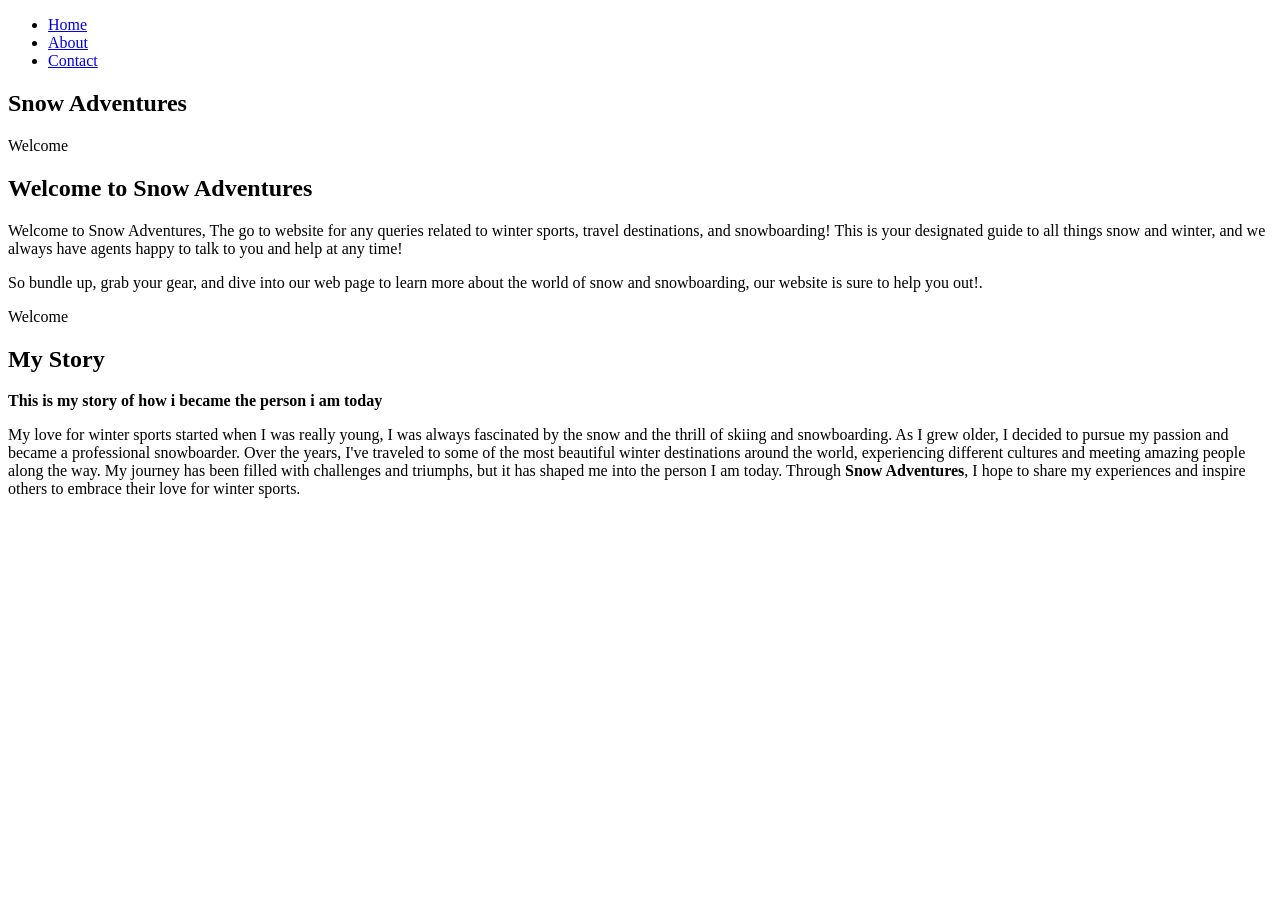
==== index.html @ c4435010 "Create index.html for Snow Adventures website Initial HTML structure for the Snow Adventures website" ====
<!DOCTYPE html>
<html lang="en">
<head>
    <meta charset="UTF-8">
    <title>SnowAdventures</title>
    <link rel="stylesheet" href="1stpage.css">
</head>
<body>
    <section class="hero">
        <header class="topbar">
            <nav>
                <ul>
                    <li><a href="#home">Home</a></li>
                    <li><a href="about.html">About</a></li>
                    <li><a href="#contact">Contact</a></li>
                </ul>
            </nav>

            <h1>Snow Adventures</h1>
        </header>
    </section>

    <section class="welcome" id="about">
        <div class="welcome-card">
            <p class="eyebrow">Welcome</p>
            <h2>Welcome to Snow Adventures</h2>
            <p>
                Welcome to Snow Adventures, The go to website for any queries related to winter sports, travel destinations, and snowboarding!
                This is your designated guide to all things snow and winter, and we always have agents happy to talk to you and help at any time!
            </p>
            <p>
                So bundle up, grab your gear, and dive into our web page to learn more about the world of snow and snowboarding,
                our website is sure to help you out!.
            </p>
        </div>
    </section>

       <section class="welcome" id="about">
        <div class="welcome-card">
            <p class="eyebrow">Welcome</p>
            <h2>My Story</h2>
            <p>
             <strong> This is my story of how i became the person i am today </strong>
            </p>
            <p>
                My love for winter sports started when I was really young, I was always fascinated by the snow and the thrill of skiing and snowboarding. As I grew older, I decided to pursue my passion and became a professional snowboarder. Over the years, I've traveled to some of the most beautiful winter destinations around the world, experiencing different cultures and meeting amazing people along the way. My journey has been filled with challenges and triumphs, but it has shaped me into the person I am today. Through <strong>Snow Adventures</strong>, I hope to share my experiences and inspire others to embrace their love for winter sports.
            </p>
        </div>
    </section>



</body>
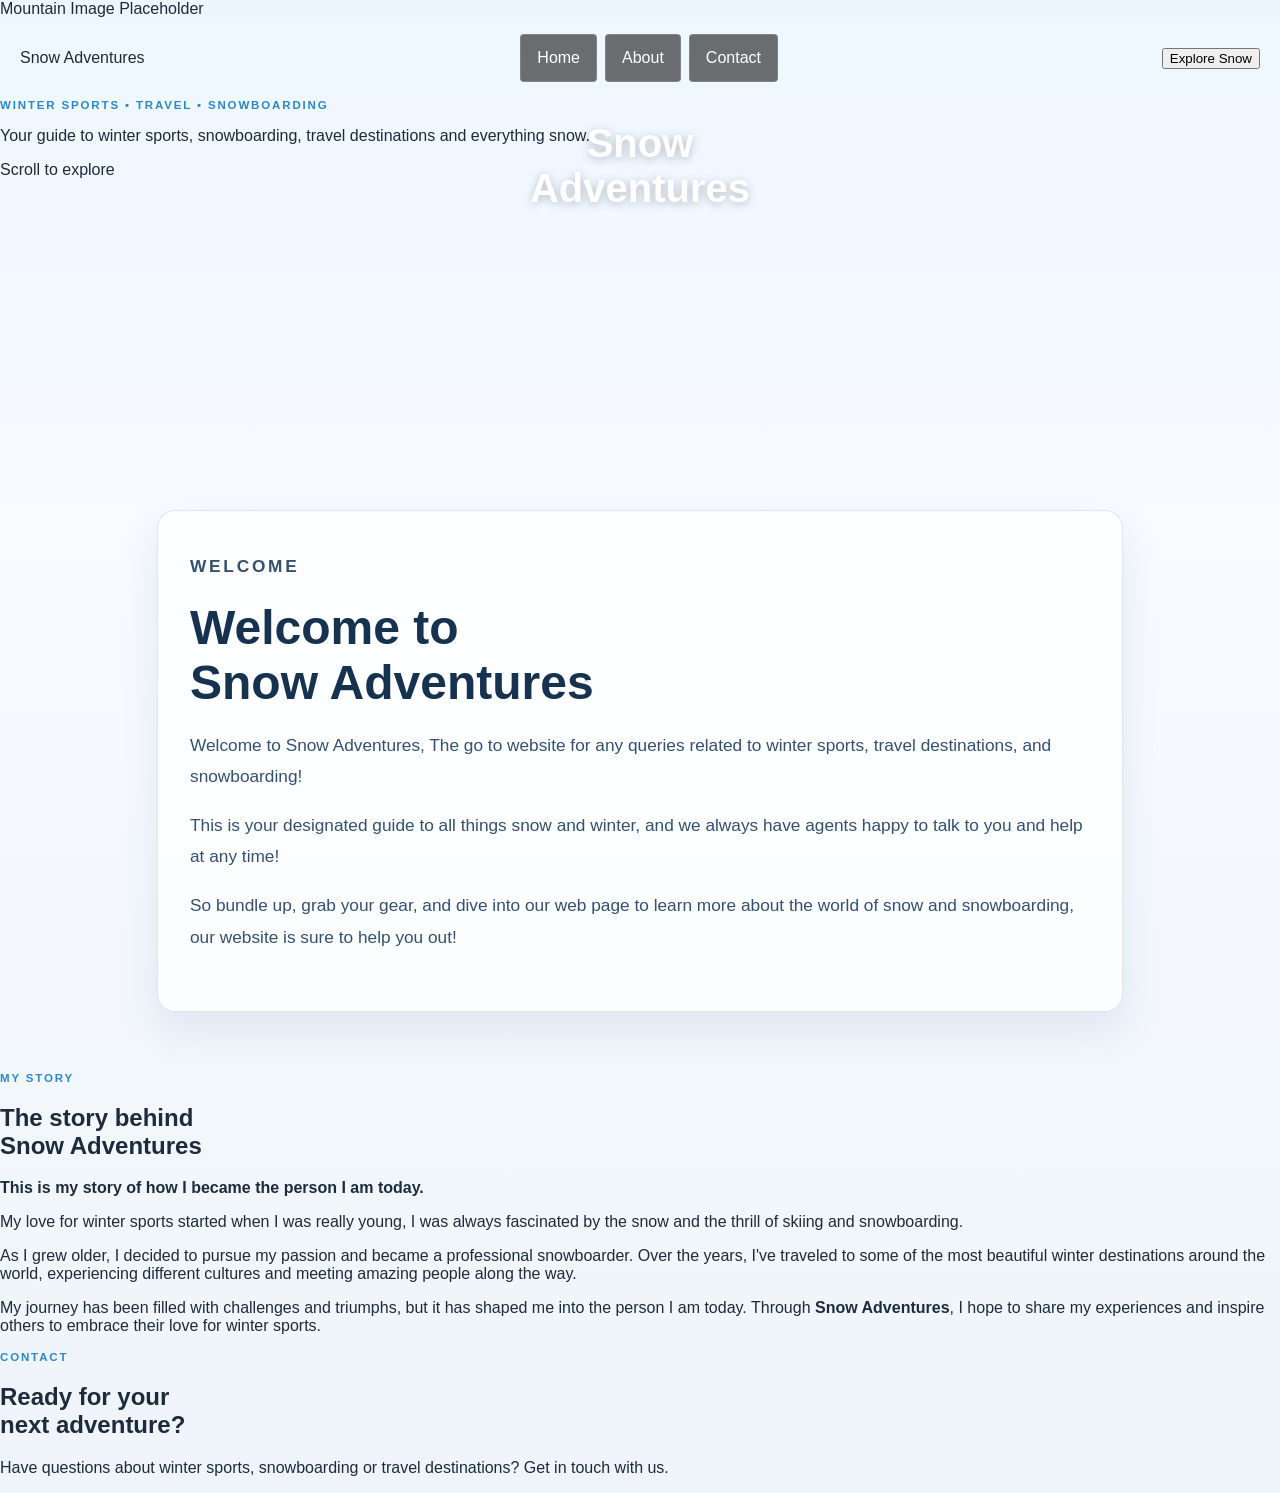
==== commit bbaec14a: "Enhance HTML structure and welcome section Updated the HTML structure to include viewport meta tag a" ====
--- a/index.html
+++ b/index.html
@@ -1,53 +1,160 @@
 <!DOCTYPE html>
 <html lang="en">
-<head>
-    <meta charset="UTF-8">
-    <title>SnowAdventures</title>
-    <link rel="stylesheet" href="1stpage.css">
-</head>
-<body>
-    <section class="hero">
+  <head>
+    <meta charset="UTF-8" />
+    <meta name="viewport" content="width=device-width, initial-scale=1.0" />
+
+    <title>Snow Adventures</title>
+
+    <link rel="stylesheet" href="1stpage.css" />
+  </head>
+
+  <body>
+
+
+    <section class="hero" id="home">
+      <!-- Mountain image placeholder -->
+      <div class="hero-image-placeholder">
+        <span>Mountain Image Placeholder</span>
+      </div>
+
+      <div class="hero-inner">
+        <!-- Navigation -->
         <header class="topbar">
-            <nav>
-                <ul>
-                    <li><a href="#home">Home</a></li>
-                    <li><a href="about.html">About</a></li>
-                    <li><a href="#contact">Contact</a></li>
-                </ul>
-            </nav>
+          <div class="logo">Snow Adventures</div>
 
-            <h1>Snow Adventures</h1>
+          <nav>
+            <ul>
+              <li>
+                <a href="#home">Home</a>
+              </li>
+
+              <li>
+                <a href="about.html">About</a>
+              </li>
+
+              <li>
+                <a href="#contact">Contact</a>
+              </li>
+            </ul>
+          </nav>
+
+          <button class="book-button">Explore Snow</button>
         </header>
+
+        <!-- Main hero text -->
+        <div class="hero-content">
+          <p class="eyebrow">Winter Sports • Travel • Snowboarding</p>
+
+          <h1>
+            Snow<br />
+            Adventures
+          </h1>
+
+          <p class="hero-description">
+            Your guide to winter sports, snowboarding, travel destinations and
+            everything snow.
+          </p>
+        </div>
+
+        <!-- Scroll indicator -->
+        <div class="scroll">
+          Scroll to explore
+          <span class="scroll-line"></span>
+        </div>
+      </div>
     </section>
 
+    <!-- =========================
+         WELCOME SECTION
+    ========================== -->
+
     <section class="welcome" id="about">
-        <div class="welcome-card">
-            <p class="eyebrow">Welcome</p>
-            <h2>Welcome to Snow Adventures</h2>
-            <p>
-                Welcome to Snow Adventures, The go to website for any queries related to winter sports, travel destinations, and snowboarding!
-                This is your designated guide to all things snow and winter, and we always have agents happy to talk to you and help at any time!
-            </p>
-            <p>
-                So bundle up, grab your gear, and dive into our web page to learn more about the world of snow and snowboarding,
-                our website is sure to help you out!.
-            </p>
-        </div>
+      <div class="welcome-card">
+        <p class="eyebrow">Welcome</p>
+
+        <h2>
+          Welcome to<br />
+          Snow Adventures
+        </h2>
+
+        <p>
+          Welcome to Snow Adventures, The go to website for any queries related
+          to winter sports, travel destinations, and snowboarding!
+        </p>
+
+        <p>
+          This is your designated guide to all things snow and winter, and we
+          always have agents happy to talk to you and help at any time!
+        </p>
+
+        <p>
+          So bundle up, grab your gear, and dive into our web page to learn more
+          about the world of snow and snowboarding, our website is sure to help
+          you out!
+        </p>
+      </div>
     </section>
 
-       <section class="welcome" id="about">
-        <div class="welcome-card">
-            <p class="eyebrow">Welcome</p>
-            <h2>My Story</h2>
-            <p>
-             <strong> This is my story of how i became the person i am today </strong>
-            </p>
-            <p>
-                My love for winter sports started when I was really young, I was always fascinated by the snow and the thrill of skiing and snowboarding. As I grew older, I decided to pursue my passion and became a professional snowboarder. Over the years, I've traveled to some of the most beautiful winter destinations around the world, experiencing different cultures and meeting amazing people along the way. My journey has been filled with challenges and triumphs, but it has shaped me into the person I am today. Through <strong>Snow Adventures</strong>, I hope to share my experiences and inspire others to embrace their love for winter sports.
-            </p>
-        </div>
+    <!-- =========================
+         MY STORY SECTION
+    ========================== -->
+
+    <section class="story">
+      <div class="story-card">
+        <p class="eyebrow">My Story</p>
+
+        <h2>
+          The story behind<br />
+          Snow Adventures
+        </h2>
+
+        <p>
+          <strong>
+            This is my story of how I became the person I am today.
+          </strong>
+        </p>
+
+        <p>
+          My love for winter sports started when I was really young, I was
+          always fascinated by the snow and the thrill of skiing and
+          snowboarding.
+        </p>
+
+        <p>
+          As I grew older, I decided to pursue my passion and became a
+          professional snowboarder. Over the years, I've traveled to some of the
+          most beautiful winter destinations around the world, experiencing
+          different cultures and meeting amazing people along the way.
+        </p>
+
+        <p>
+          My journey has been filled with challenges and triumphs, but it has
+          shaped me into the person I am today. Through
+          <strong>Snow Adventures</strong>, I hope to share my experiences and
+          inspire others to embrace their love for winter sports.
+        </p>
+      </div>
     </section>
 
+    <!-- =========================
+         CONTACT SECTION
+    ========================== -->
 
+    <section class="contact" id="contact">
+      <div class="contact-card">
+        <p class="eyebrow">Contact</p>
 
-</body>
+        <h2>
+          Ready for your<br />
+          next adventure?
+        </h2>
+
+        <p>
+          Have questions about winter sports, snowboarding or travel
+          destinations? Get in touch with us.
+        </p>
+      </div>
+    </section>
+  </body>
+</html>
--- a/1stpage.css
+++ b/1stpage.css
@@ -0,0 +1,108 @@
+body {
+  margin: 0;
+  font-family: Arial, sans-serif;
+  background: linear-gradient(180deg, #edf6ff 0%, #f8fbff 35%, #eef4f9 100%);
+  color: #1d2b3a;
+}
+
+.hero {
+  position: relative;
+  height: 50vh;
+  min-height: 360px;
+  overflow: hidden;
+ 
+}
+
+.topbar {
+  position: relative;
+  z-index: 1;
+  display: flex;
+  align-items: center;
+  justify-content: space-between;
+  height: 80px;
+  padding: 0 20px;
+  background: rgba(255, 255, 255, 0.08);
+  border-bottom: 1px solid rgba(255, 255, 255, 0.2);
+}
+
+nav {
+  position: relative;
+  z-index: 1;
+}
+
+h1 {
+    color: white;
+    font-size: 2.5rem;
+    text-align: center;
+    margin: 0;
+    font-family: Arial, sans-serif;
+    font-weight: 700;
+    position: absolute;
+    left: 50%;
+    transform: translateX(-50%);
+    white-space: nowrap;
+    text-shadow: 0 2px 10px rgba(0, 0, 0, 0.25);
+}
+
+ul {
+  list-style-type: none;
+  margin: 0;
+  padding: 0;
+  display: flex;
+}
+
+li {
+  float: left;
+}
+
+li a {
+  display: block;
+  padding: 14px 16px;
+  text-decoration: none;
+  background-color: rgba(51, 51, 51, 0.7);
+  color: white;
+  border-radius: 4px;
+  margin-right: 8px;
+  border: 1px solid rgba(255, 255, 255, 0.15);
+}
+
+li a:hover {
+  background-color: rgba(17, 17, 17, 0.85);
+}
+
+.welcome {
+  padding: 60px 20px;
+}
+
+.welcome-card {
+  max-width: 900px;
+  margin: 0 auto;
+  background: rgba(255, 255, 255, 0.75);
+  border: 1px solid rgba(120, 161, 200, 0.25);
+  border-radius: 18px;
+  box-shadow: 0 18px 40px rgba(69, 108, 160, 0.12);
+  padding: 40px 32px;
+}
+
+.eyebrow {
+  margin: 0 0 10px;
+  text-transform: uppercase;
+  letter-spacing: 0.16em;
+  font-size: 0.72rem;
+  font-weight: 700;
+  color: #2d87c8;
+}
+
+.welcome-card h2 {
+  margin: 0 0 20px;
+  font-size: clamp(2rem, 4vw, 3rem);
+  color: #16324f;
+}
+
+.welcome-card p {
+  margin: 0 0 18px;
+  font-size: 1.08rem;
+  line-height: 1.8;
+  color: #35506d;
+}
+
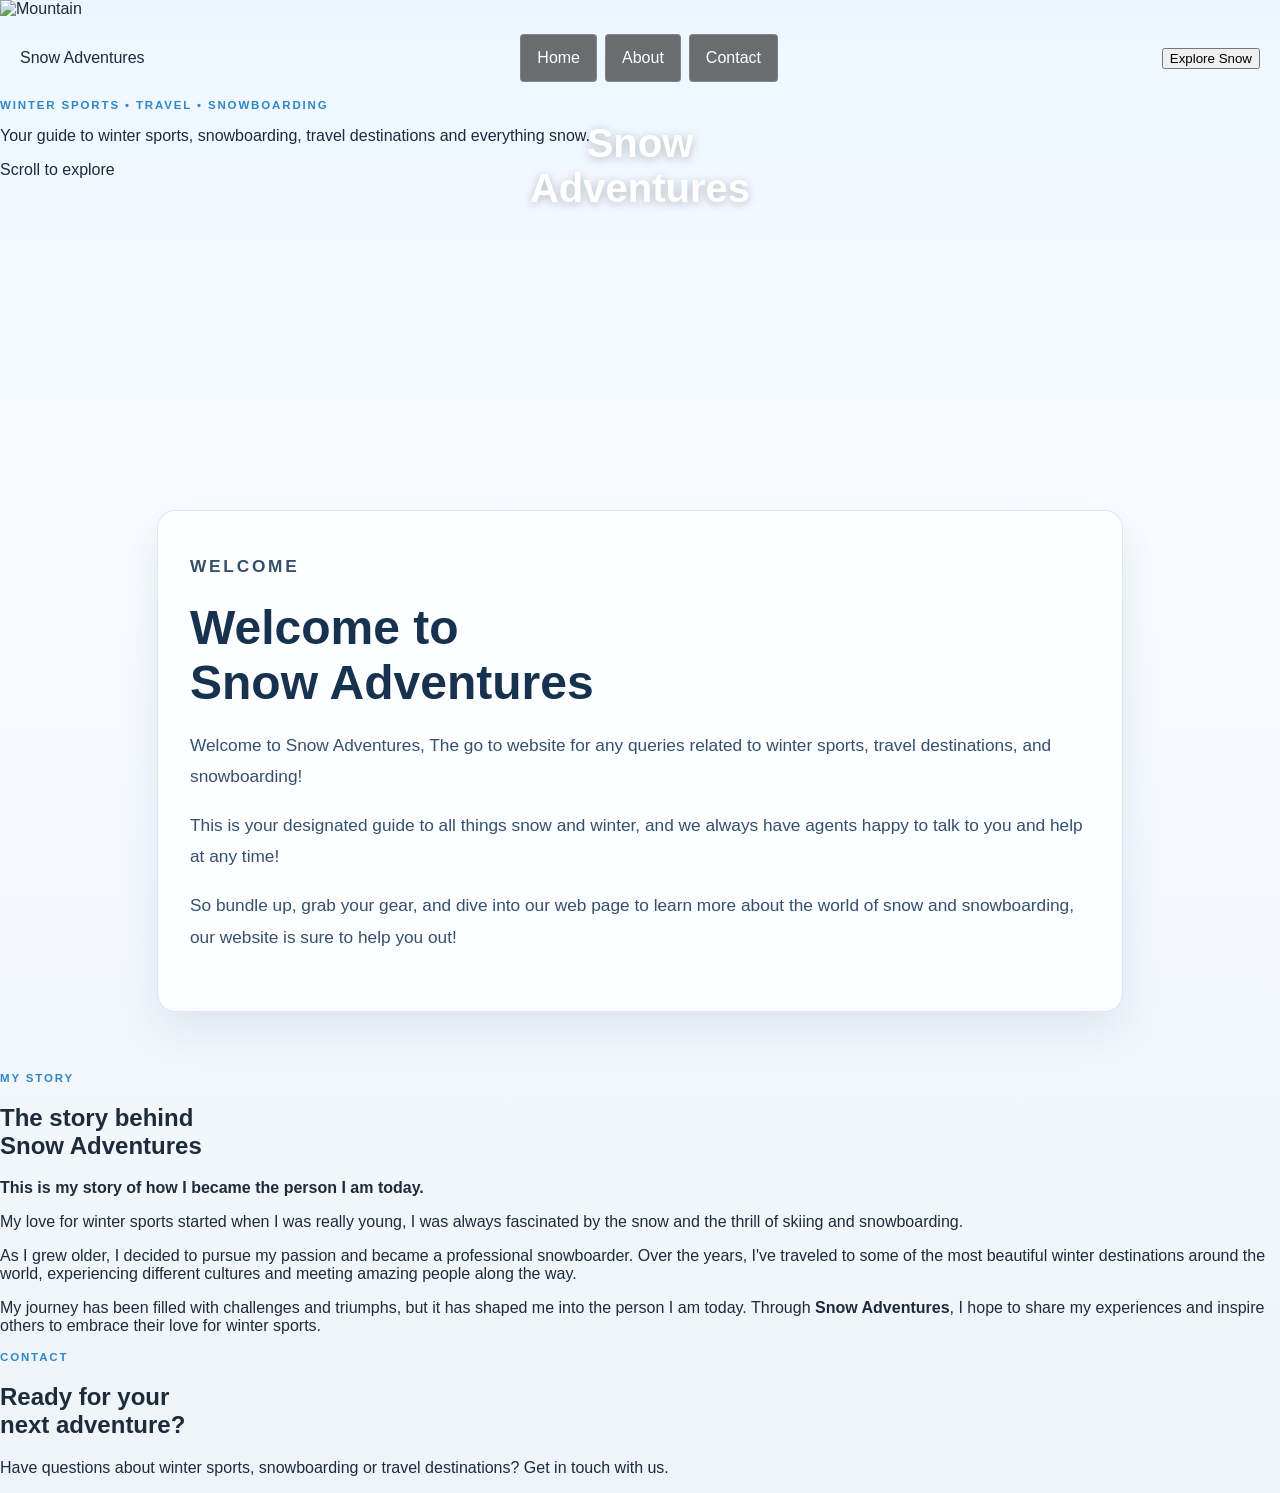
==== commit 48cb6d6b: "updated" ====
--- a/index.html
+++ b/index.html
@@ -13,9 +13,9 @@
 
 
     <section class="hero" id="home">
-      <!-- Mountain image placeholder -->
+     
       <div class="hero-image-placeholder">
-        <span>Mountain Image Placeholder</span>
+        <img src="" alt="Mountain"/>
       </div>
 
       <div class="hero-inner">
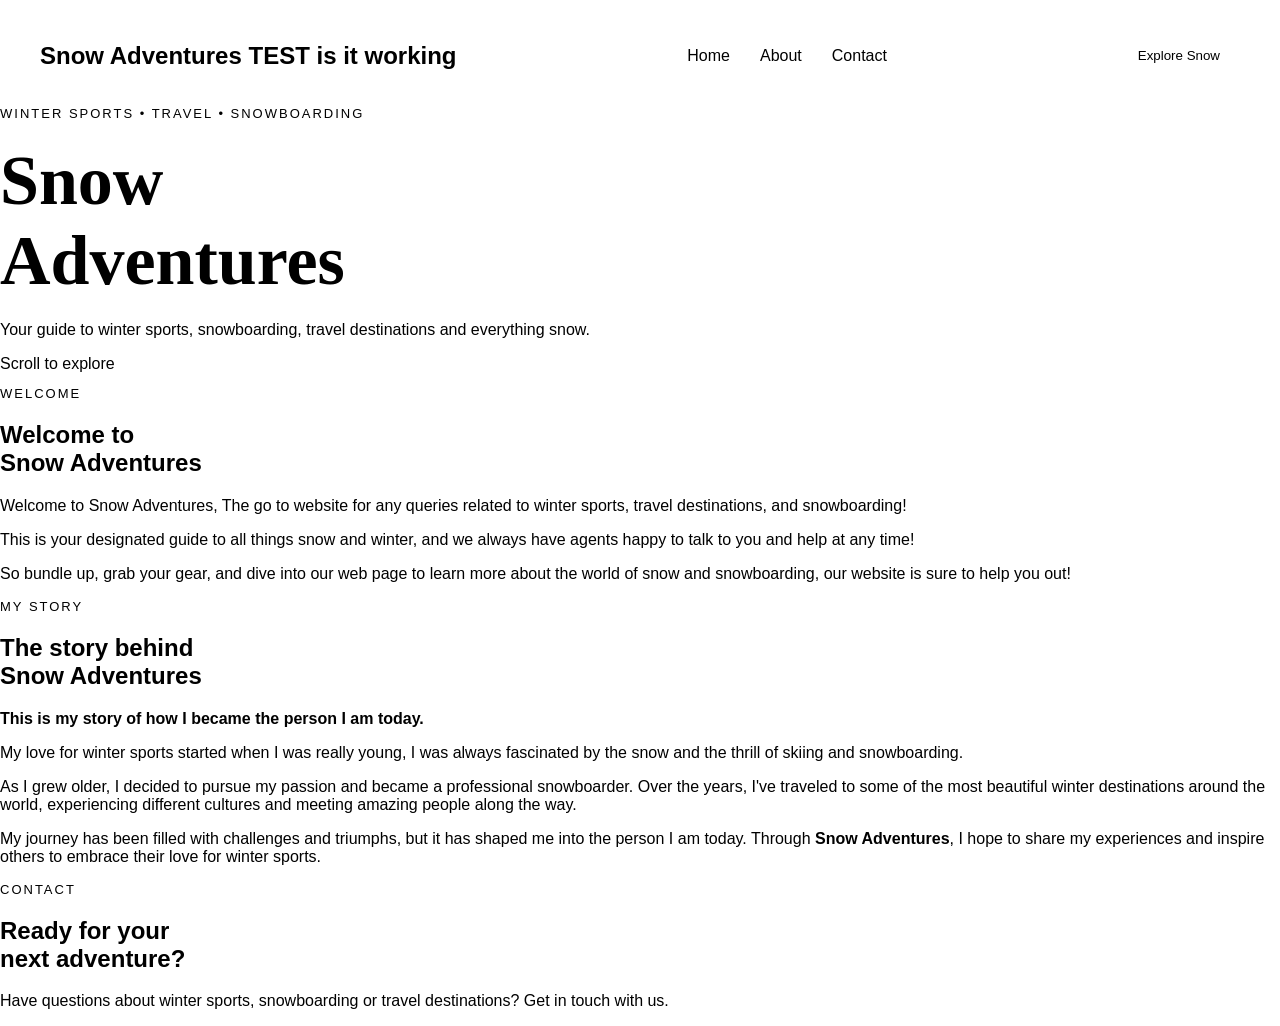
==== commit 5de9d02e: "Update index.html" ====
--- a/index.html
+++ b/index.html
@@ -21,7 +21,7 @@
       <div class="hero-inner">
         <!-- Navigation -->
         <header class="topbar">
-          <div class="logo">Snow Adventures</div>
+          <div class="logo">Snow Adventures TEST is it working</div>
 
           <nav>
             <ul>
--- a/1stpage.css
+++ b/1stpage.css
@@ -1,108 +1,70 @@
 body {
-  margin: 0;
-  font-family: Arial, sans-serif;
-  background: linear-gradient(180deg, #edf6ff 0%, #f8fbff 35%, #eef4f9 100%);
-  color: #1d2b3a;
-}
-
-.hero {
-  position: relative;
-  height: 50vh;
-  min-height: 360px;
-  overflow: hidden;
- 
+margin: 0;
+font-family: Arial, sans-serif;
 }
 
 .topbar {
-  position: relative;
-  z-index: 1;
-  display: flex;
-  align-items: center;
-  justify-content: space-between;
-  height: 80px;
-  padding: 0 20px;
-  background: rgba(255, 255, 255, 0.08);
-  border-bottom: 1px solid rgba(255, 255, 255, 0.2);
+display: flex;
+align-items: center;
+justify-content: space-between;
+padding: 20px 40px;
 }
 
-nav {
-  position: relative;
-  z-index: 1;
+.logo {
+font-size: 24px;
+font-weight: bold;
 }
 
-h1 {
-    color: white;
-    font-size: 2.5rem;
-    text-align: center;
-    margin: 0;
-    font-family: Arial, sans-serif;
-    font-weight: 700;
-    position: absolute;
-    left: 50%;
-    transform: translateX(-50%);
-    white-space: nowrap;
-    text-shadow: 0 2px 10px rgba(0, 0, 0, 0.25);
+nav ul {
+display: flex;
+list-style: none;
+gap: 30px;
+margin: 0;
+padding: 0;
 }
 
-ul {
-  list-style-type: none;
-  margin: 0;
-  padding: 0;
-  display: flex;
+nav a {
+color: black;
+text-decoration: none;
+font-size: 16px;
 }
 
-li {
-  float: left;
+nav a:hover {
+text-decoration: underline;
 }
 
-li a {
-  display: block;
-  padding: 14px 16px;
-  text-decoration: none;
-  background-color: rgba(51, 51, 51, 0.7);
-  color: white;
-  border-radius: 4px;
-  margin-right: 8px;
-  border: 1px solid rgba(255, 255, 255, 0.15);
+.book-button {
+padding: 10px 20px;
+border: none;
+border-radius: 20px;
+background-color: white;
+color: black;
+cursor: pointer;
 }
 
-li a:hover {
-  background-color: rgba(17, 17, 17, 0.85);
+.hero-image-placeholder img {
+  display: block;
+  width: 100%;
+  max-width: 720px;
+  height: auto;
+  transform: rotate(90deg);
 }
 
-.welcome {
-  padding: 60px 20px;
-}
-
-.welcome-card {
-  max-width: 900px;
-  margin: 0 auto;
-  background: rgba(255, 255, 255, 0.75);
-  border: 1px solid rgba(120, 161, 200, 0.25);
-  border-radius: 18px;
-  box-shadow: 0 18px 40px rgba(69, 108, 160, 0.12);
-  padding: 40px 32px;
+.hero-content h1 {
+font-family: Georgia, serif;
+font-size: 70px;
+margin: 20px 0;
 }
 
 .eyebrow {
-  margin: 0 0 10px;
-  text-transform: uppercase;
-  letter-spacing: 0.16em;
-  font-size: 0.72rem;
-  font-weight: 700;
-  color: #2d87c8;
+text-transform: uppercase;
+letter-spacing: 2px;
+font-size: 13px;
 }
 
-.welcome-card h2 {
-  margin: 0 0 20px;
-  font-size: clamp(2rem, 4vw, 3rem);
-  color: #16324f;
+.hero-image-placeholder img {
+  display: block;
+  width: 100%;
+  max-width: 600px;
+  height: auto;
 }
-
-.welcome-card p {
-  margin: 0 0 18px;
-  font-size: 1.08rem;
-  line-height: 1.8;
-  color: #35506d;
-}
-
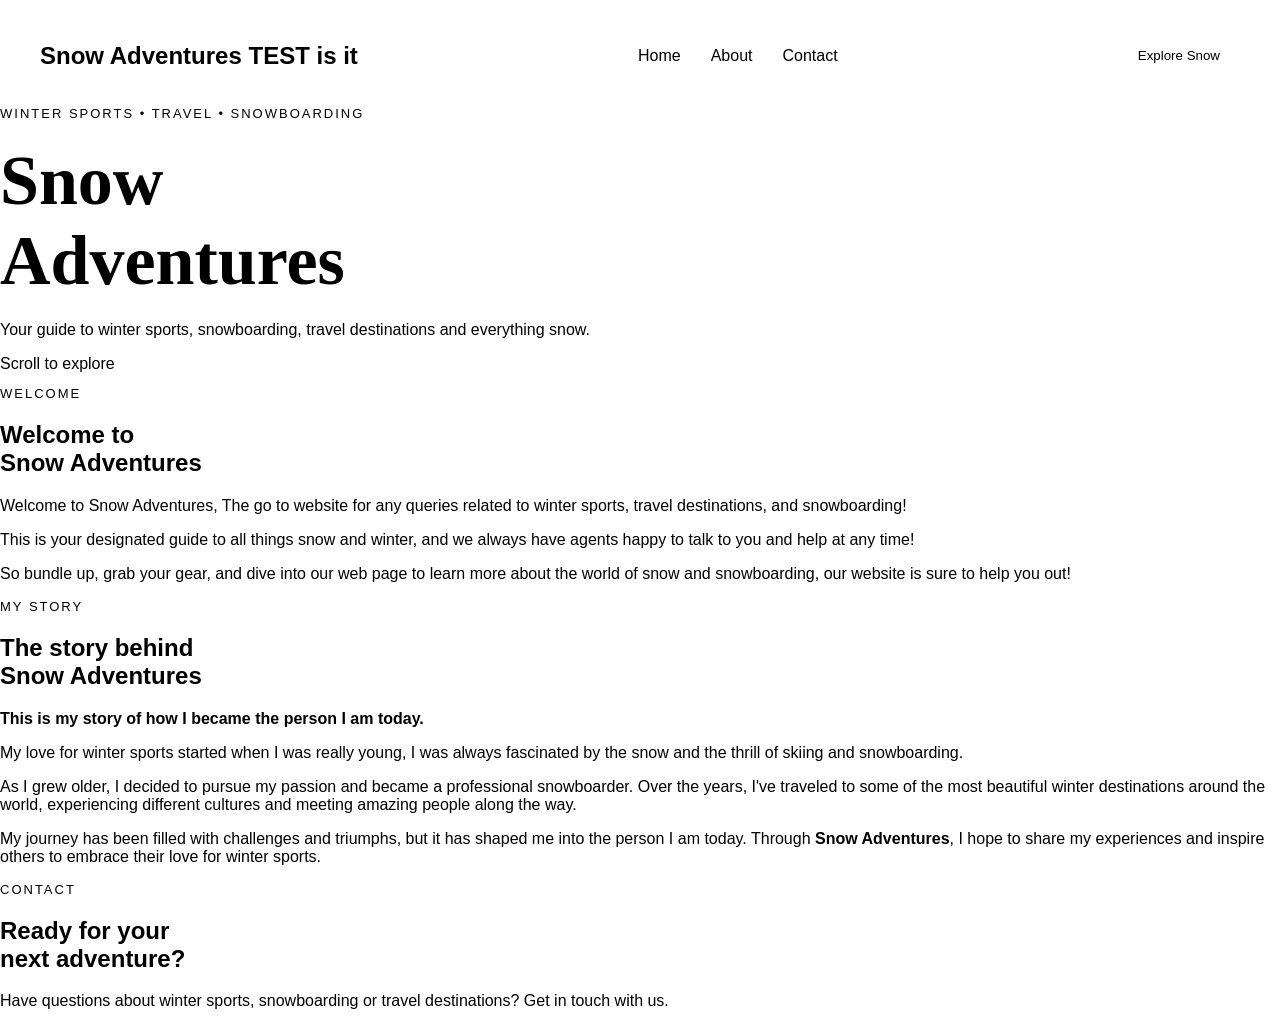
==== commit 7a0421d9: "update html testing updates" ====
--- a/index.html
+++ b/index.html
@@ -21,7 +21,7 @@
       <div class="hero-inner">
         <!-- Navigation -->
         <header class="topbar">
-          <div class="logo">Snow Adventures TEST is it working</div>
+          <div class="logo">Snow Adventures TEST is it</div>
 
           <nav>
             <ul>
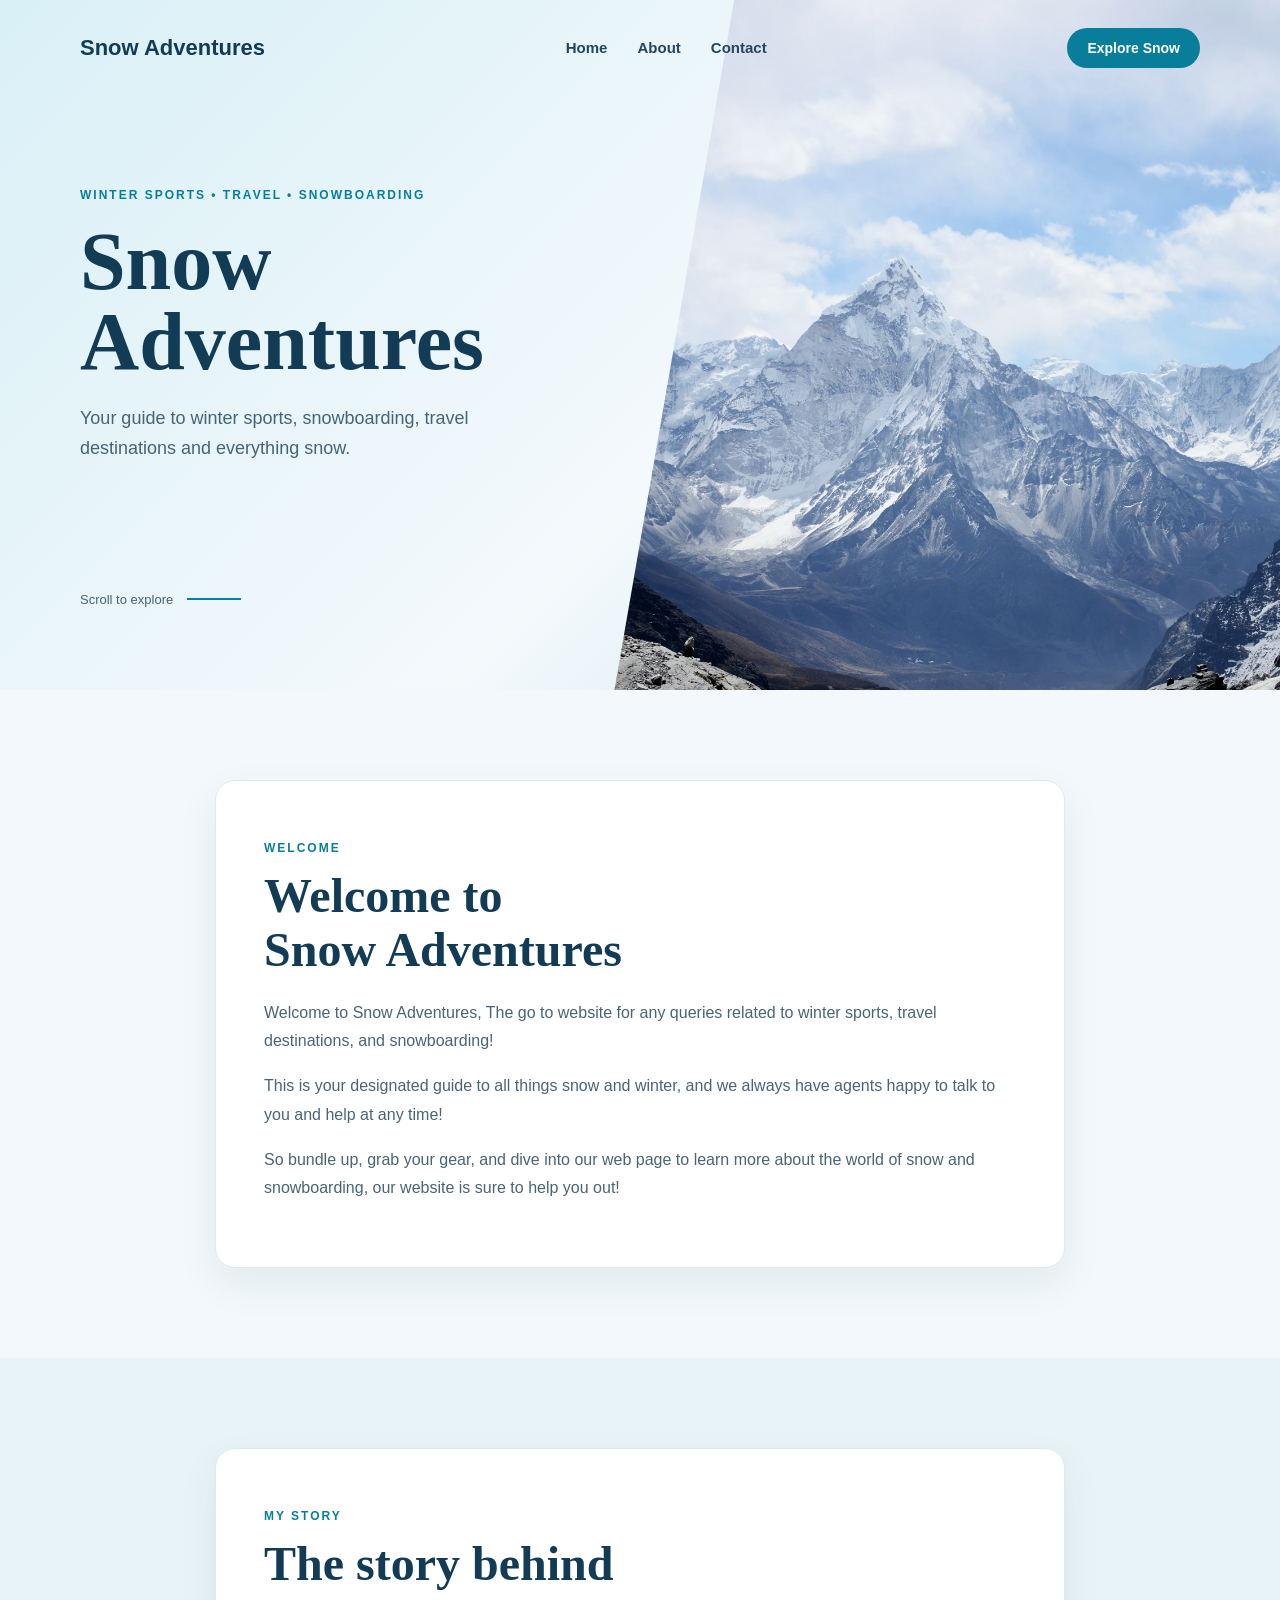
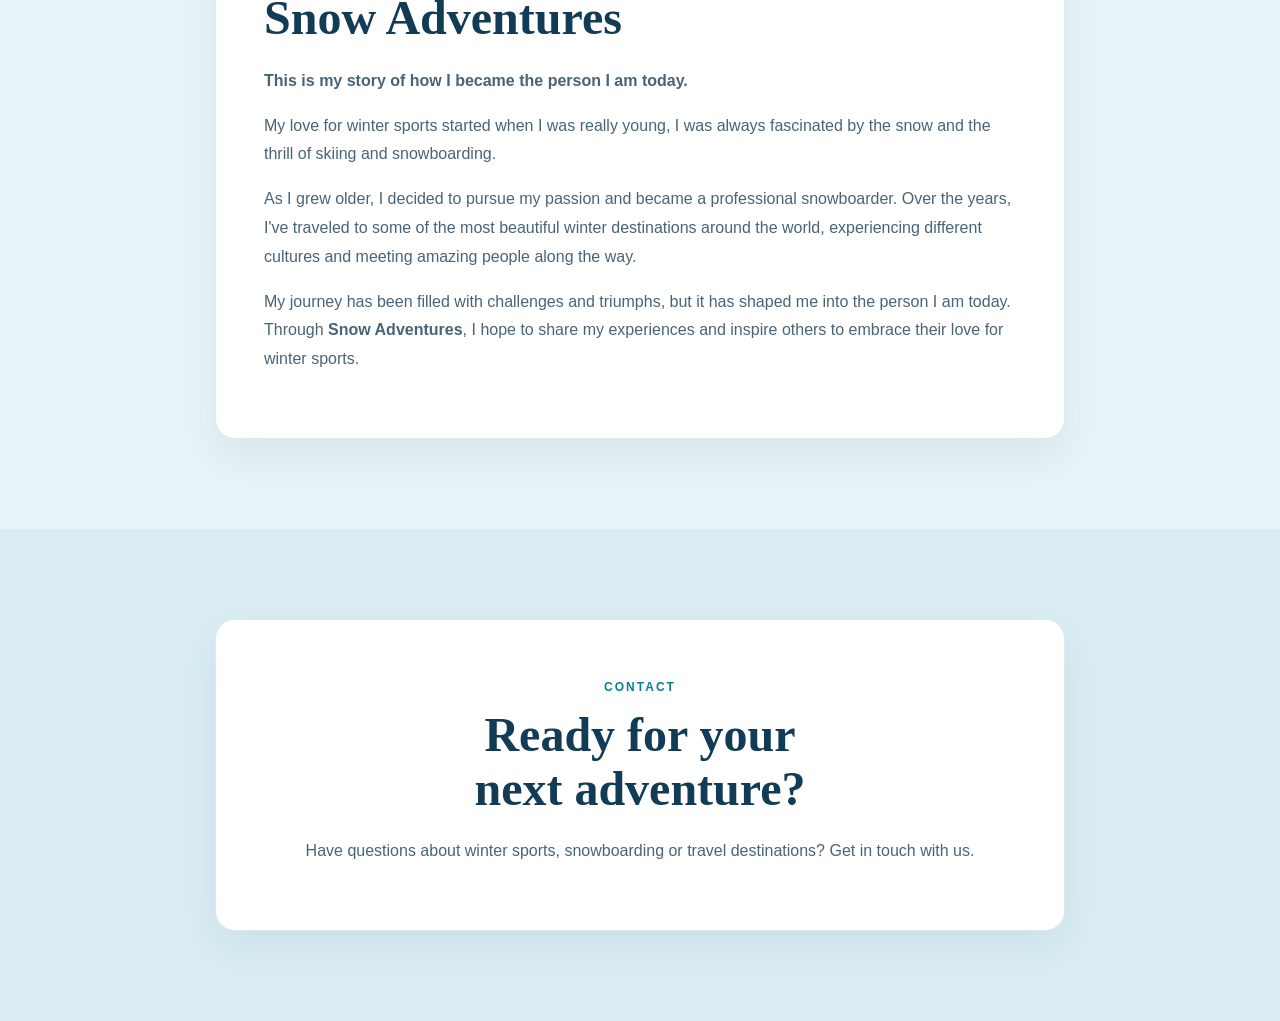
==== commit f94c5e14: "updated html sun" ====
--- a/index.html
+++ b/index.html
@@ -15,13 +15,13 @@
     <section class="hero" id="home">
      
       <div class="hero-image-placeholder">
-        <img src="" alt="Mountain"/>
+        <img src="mountain.jpg" alt="Mountain"/>
       </div>
 
       <div class="hero-inner">
         <!-- Navigation -->
         <header class="topbar">
-          <div class="logo">Snow Adventures TEST is it</div>
+          <div class="logo">Snow Adventures</div>
 
           <nav>
             <ul>
@@ -156,5 +156,6 @@
         </p>
       </div>
     </section>
+    <script src="1stanimation.js" defer></script>
   </body>
 </html>
--- a/1stpage.css
+++ b/1stpage.css
@@ -1,70 +1,237 @@
+* {
+  box-sizing: border-box;
+}
+
+html {
+  scroll-behavior: smooth;
+}
+
 body {
-margin: 0;
-font-family: Arial, sans-serif;
-}
-
-.topbar {
-display: flex;
-align-items: center;
-justify-content: space-between;
-padding: 20px 40px;
-}
-
-.logo {
-font-size: 24px;
-font-weight: bold;
-}
-
-nav ul {
-display: flex;
-list-style: none;
-gap: 30px;
-margin: 0;
-padding: 0;
-}
-
-nav a {
-color: black;
-text-decoration: none;
-font-size: 16px;
-}
-
-nav a:hover {
-text-decoration: underline;
-}
-
-.book-button {
-padding: 10px 20px;
-border: none;
-border-radius: 20px;
-background-color: white;
-color: black;
-cursor: pointer;
+  margin: 0;
+  font-family: Arial, sans-serif;
+  color: #17324a;
+  background: #f2f8fb;
+}
+
+.hero {
+  position: relative;
+  min-height: 690px;
+  overflow: hidden;
+  background: linear-gradient(135deg, #d9f0f7, #f4f9fc 58%, #b9deea);
+}
+
+.hero-image-placeholder {
+  position: absolute;
+  inset: 0 0 0 auto;
+  width: 52%;
+  background: linear-gradient(145deg, #9bc9d8, #e5f3f7 65%, #73aabd);
+  clip-path: polygon(18% 0, 100% 0, 100% 100%, 0 100%);
 }
 
 .hero-image-placeholder img {
   display: block;
   width: 100%;
-  max-width: 720px;
-  height: auto;
-  transform: rotate(90deg);
+  height: 100%;
+  object-fit: cover;
+}
+
+.hero-inner {
+  position: relative;
+  z-index: 1;
+  max-width: 1200px;
+  min-height: 690px;
+  margin: 0 auto;
+  padding: 0 40px;
+}
+
+.topbar {
+  display: flex;
+  align-items: center;
+  justify-content: space-between;
+  gap: 24px;
+  padding: 28px 0;
+}
+
+.logo {
+  color: #123b56;
+  font-size: 22px;
+  font-weight: 700;
+}
+
+nav ul {
+  display: flex;
+  gap: 30px;
+  margin: 0;
+  padding: 0;
+  list-style: none;
+}
+
+nav a {
+  color: #23465c;
+  font-size: 15px;
+  font-weight: 600;
+  text-decoration: none;
+}
+
+nav a:hover {
+  color: #087e9b;
+}
+
+.book-button {
+  padding: 12px 20px;
+  border: 0;
+  border-radius: 24px;
+  color: #fff;
+  background: #087e9b;
+  font-size: 14px;
+  font-weight: 700;
+  cursor: pointer;
+}
+
+.book-button:hover {
+  background: #075f78;
+}
+
+.hero-content {
+  max-width: 540px;
+  padding: 80px 0 110px;
+}
+
+.eyebrow {
+  color: #087e9b;
+  font-size: 12px;
+  font-weight: 700;
+  letter-spacing: 2px;
+  text-transform: uppercase;
 }
 
 .hero-content h1 {
-font-family: Georgia, serif;
-font-size: 70px;
-margin: 20px 0;
-}
-
-.eyebrow {
-text-transform: uppercase;
-letter-spacing: 2px;
-font-size: 13px;
-}
-
+  margin: 20px 0;
+  color: #123b56;
+  font-family: Georgia, serif;
+  font-size: clamp(52px, 7vw, 82px);
+  line-height: 0.98;
+}
+
+.hero-description {
+  max-width: 420px;
+  color: #456477;
+  font-size: 18px;
+  line-height: 1.7;
+}
+
+.scroll {
+  display: flex;
+  align-items: center;
+  gap: 14px;
+  color: #456477;
+  font-size: 13px;
+}
+
+.scroll-line {
+  width: 54px;
+  height: 2px;
+  background: #087e9b;
+}
+
+.welcome,
+.story,
+.contact {
+  padding: 90px 24px;
+}
+
+.welcome-card,
+.story-card,
+.contact-card {
+  max-width: 850px;
+  margin: 0 auto;
+  padding: 48px;
+  border: 1px solid #dcebf0;
+  border-radius: 20px;
+  background: #fff;
+  box-shadow: 0 16px 40px rgba(23, 50, 74, 0.07);
+}
+
+h2 {
+  margin: 14px 0 22px;
+  color: #123b56;
+  font-family: Georgia, serif;
+  font-size: clamp(34px, 5vw, 48px);
+  line-height: 1.12;
+}
+
+.welcome-card p:not(.eyebrow),
+.story-card p:not(.eyebrow),
+.contact-card p:not(.eyebrow) {
+  color: #496477;
+  font-size: 16px;
+  line-height: 1.8;
+}
+
+.story {
+  background: #e7f3f7;
+}
+
+.contact {
+  background: #d9edf3;
+}
+
+.contact-card {
+  text-align: center;
+}
+
+@media (max-width: 700px) {
+  .hero,
+  .hero-inner {
+    min-height: 650px;
+  }
+
+  .hero-image-placeholder {
+    width: 100%;
+    opacity: 0.35;
+    clip-path: none;
+  }
+
+  .hero-inner {
+    padding: 0 22px;
+  }
+
+  .topbar {
+    flex-wrap: wrap;
+    gap: 18px;
+  }
+
+  nav {
+    order: 3;
+    width: 100%;
+  }
+
+  nav ul {
+    justify-content: space-between;
+    gap: 14px;
+  }
+
+  .hero-content {
+    padding: 80px 0;
+  }
+
+  .welcome,
+  .story,
+  .contact {
+    padding: 56px 18px;
+  }
+
+  .welcome-card,
+  .story-card,
+  .contact-card {
+    padding: 30px 24px;
+  }
+}
 .hero-image-placeholder img {
-  display: block;
-  width: 100%;
-  max-width: 600px;
-  height: auto;
-}
+  opacity: 0;
+  transition: opacity 1.2s ease;
+}
+
+.hero-image-placeholder img.is-loaded {
+  opacity: 1;
+}
